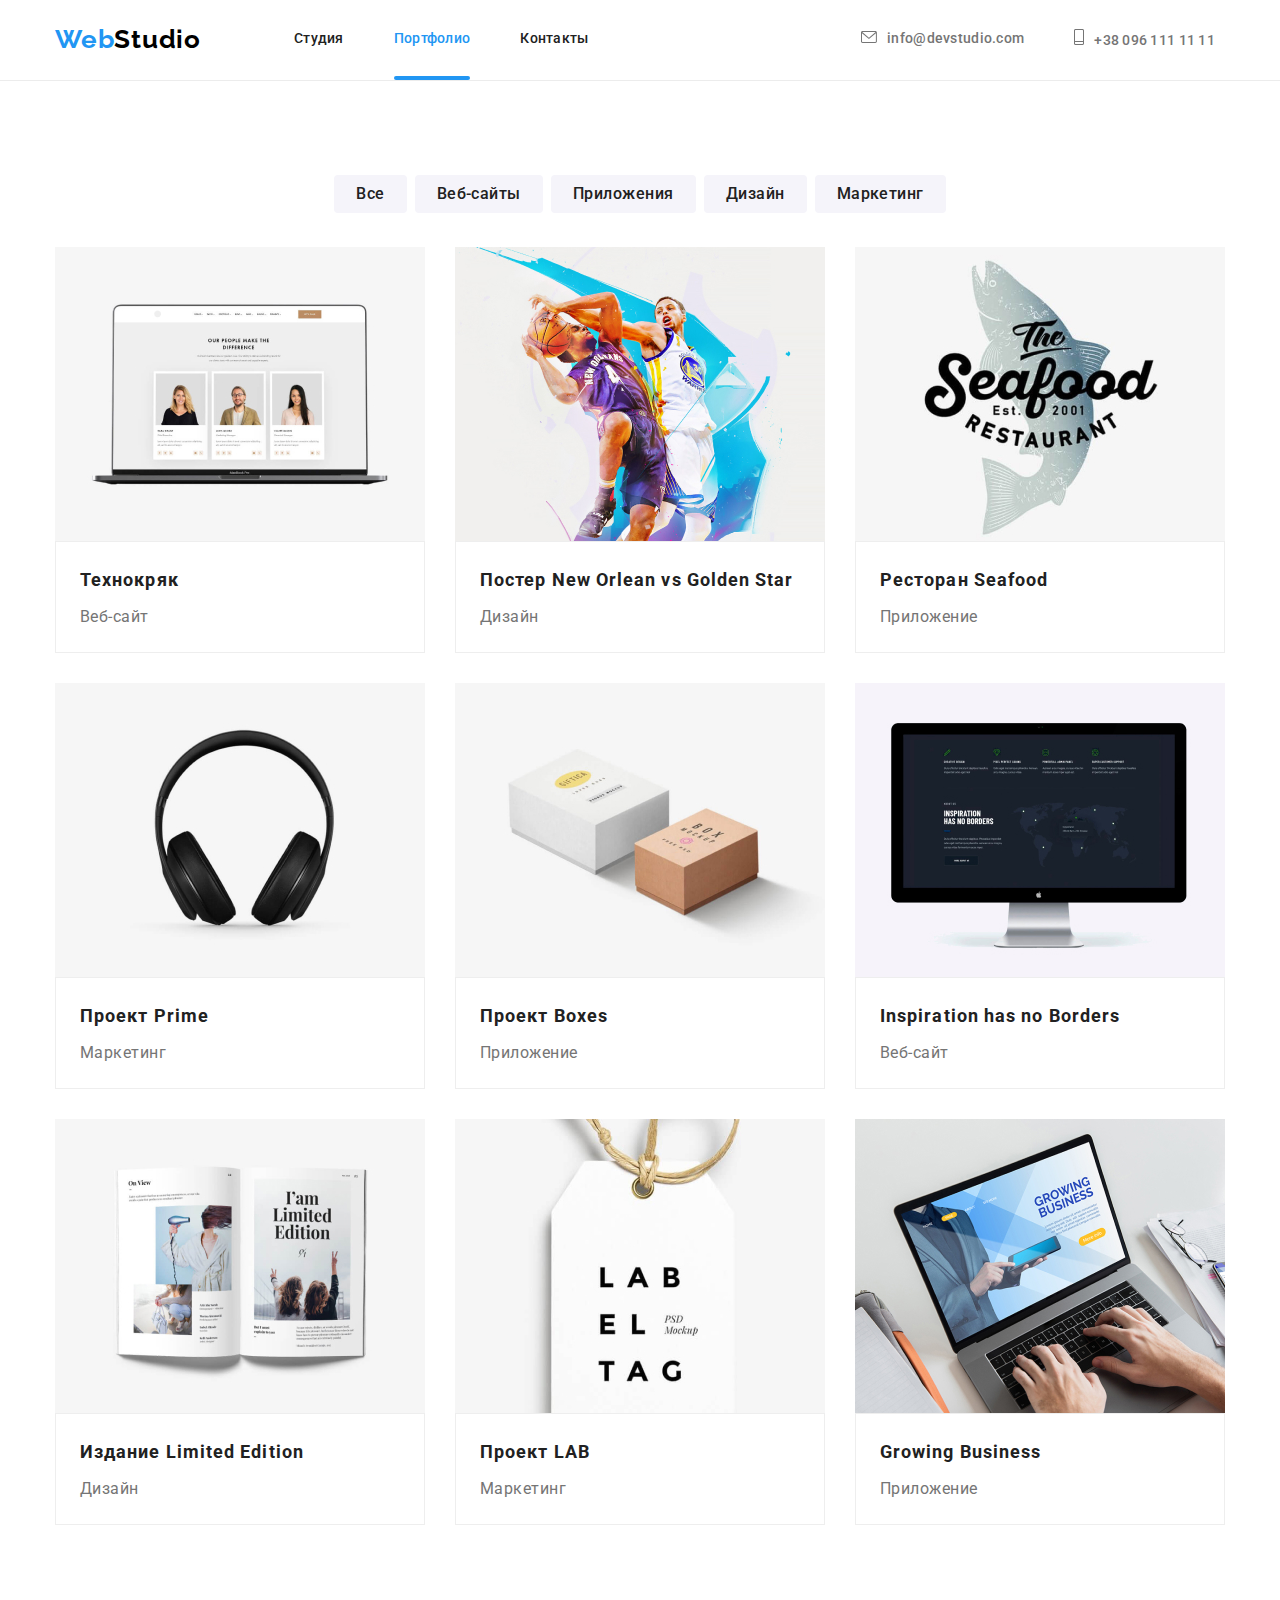
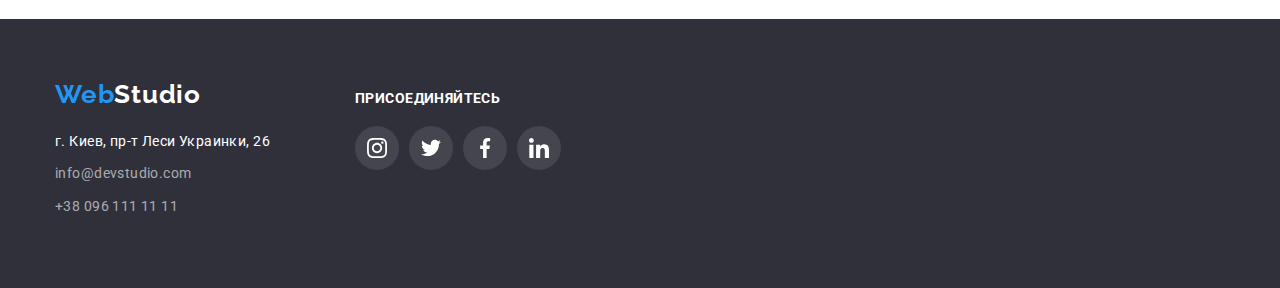
==== portfolio.html @ ee987b7d "cloning" ====
<!DOCTYPE html>
<html lang="en">
    <head>
        <meta charset="UTF-8" />
        <meta name="viewport" content="width=device-width, initial-scale=1.0" />
        <title>Portfolio</title>
        <link
            href="https://fonts.googleapis.com/css2?family=Raleway:wght@700&family=Roboto:wght@400;500;700;900&display=swap"
            rel="stylesheet"
        />
        <link
            rel="stylesheet"
            href="https://cdnjs.cloudflare.com/ajax/libs/modern-normalize/1.0.0/modern-normalize.min.css"
        />
        <link rel="stylesheet" href="./css/styles.css" />
    </head>
    <body>
        <header class="page-header border-bottom">
            <div class="container main-nav">
                <nav class="nav-nav">
                    <a href="./index.html" class="logo">Web<span class="logospan">Studio</span></a>
                    <ul class="site-nav">
                        <li class="item"><a href="./index.html" class="link">Студия</a></li>
                        <li class="item"><a href="" class="link current">Портфолио</a></li>
                        <li class="item"><a href="" class="link">Контакты</a></li>
                    </ul>
                </nav>
                <ul class="upper-contacts">
                    <li class="item">
                        <a href="mailto:info@devstudio.com" class="upper-contacts-item"
                            ><svg class="upper-contacts-svg-one upper-contacts-svg">
                                <use href="./images/sprite.svg#envelope"></use></svg
                            >info@devstudio.com</a
                        >
                    </li>
                    <li class="item">
                        <a href="tel:+380961111111" class="upper-contacts-item">
                            <svg class="upper-contacts-svg-two upper-contacts-svg">
                                <use href="./images/sprite.svg#phone"></use></svg
                            >+38 096 111 11 11</a
                        >
                    </li>
                </ul>
            </div>
        </header>
        <main>
            <section class="ourprojects">
                <div class="container">
                    <h1></h1>
                    <ul class="project-button-group">
                        <li class="project-button-item">
                            <button class="projectbutton" type="button">Все</button>
                        </li>
                        <li class="project-button-item">
                            <button class="projectbutton" type="button">Веб-сайты</button>
                        </li>
                        <li class="project-button-item">
                            <button class="projectbutton" type="button">Приложения</button>
                        </li>
                        <li class="project-button-item">
                            <button class="projectbutton" type="button">Дизайн</button>
                        </li>
                        <li class="project-button-item">
                            <button class="projectbutton" type="button">Маркетинг</button>
                        </li>
                    </ul>

                    <ul class="projects-info">
                        <li class="project-info-item">
                            <a class="project-box-link" target="_blank" rel="noopener noreferer" href="#">
                                <div class="project-img-box">
                                    <img src="./images/img5.jpg" width="370" height="294" alt="" />
                                    <p class="project-box-desc">
                                        Технокряк это современная площадка распространения коронавируса. Компании
                                        используют эту платформу для цифрового шпионажа и атак на защищённые сервера
                                        конкурентов.
                                    </p>
                                </div>
                                <div class="project-info-box">
                                    <h5 class="projecthead">Технокряк</h5>
                                    <p class="projectdesc">Веб-сайт</p>
                                </div>
                            </a>
                        </li>
                        <li class="project-info-item">
                            <a class="project-box-link" target="_blank" rel="noopener noreferer" href="#">
                                <div class="project-img-box">
                                    <img src="./images/img6.jpg" width="370" height="294" alt="" />
                                    <p class="project-box-desc">
                                        Технокряк это современная площадка распространения коронавируса. Компании
                                        используют эту платформу для цифрового шпионажа и атак на защищённые сервера
                                        конкурентов.
                                    </p>
                                </div>
                                <div class="project-info-box">
                                    <h5 class="projecthead">Постер New Orlean vs Golden Star</h5>
                                    <p class="projectdesc">Дизайн</p>
                                </div>
                            </a>
                        </li>
                        <li class="project-info-item">
                            <a class="project-box-link" target="_blank" rel="noopener noreferer" href="#">
                            <div class="project-img-box">
                                <img src="./images/img7.jpg" width="370" height="294" alt="" />
                                <p class="project-box-desc">
                                    Технокряк это современная площадка распространения коронавируса. Компании используют
                                    эту платформу для цифрового шпионажа и атак на защищённые сервера конкурентов.
                                </p>
                            </div>
                            <div class="project-info-box">
                                <h5 class="projecthead">Ресторан Seafood</h5>
                                <p class="projectdesc">Приложение</p>
                            </div>
                            </a>
                        </li>
                        <li class="project-info-item">
                            <a class="project-box-link" target="_blank" rel="noopener noreferer" href="#">
                            <div class="project-img-box">
                                <img src="./images/img8.jpg" width="370" height="294" alt="" />
                                <p class="project-box-desc">
                                    Технокряк это современная площадка распространения коронавируса. Компании используют
                                    эту платформу для цифрового шпионажа и атак на защищённые сервера конкурентов.
                                </p>
                            </div>
                            <div class="project-info-box">
                                <h5 class="projecthead">Проект Prime</h5>
                                <p class="projectdesc">Маркетинг</p>
                            </div>
                            </a>
                        </li>
                        <li class="project-info-item">
                            <a class="project-box-link" target="_blank" rel="noopener noreferer" href="#">
                            <div class="project-img-box">
                                <img src="./images/img9.jpg" width="370" height="294" alt="" />
                                <p class="project-box-desc">
                                    Технокряк это современная площадка распространения коронавируса. Компании используют
                                    эту платформу для цифрового шпионажа и атак на защищённые сервера конкурентов.
                                </p>
                            </div>
                            <div class="project-info-box">
                                <h5 class="projecthead">Проект Boxes</h5>
                                <p class="projectdesc">Приложение</p>
                            </div>
                            </a>
                        </li>
                        <li class="project-info-item">
                            <a class="project-box-link" target="_blank" rel="noopener noreferer" href="#">
                            <div class="project-img-box">
                                <img src="./images/img10.jpg" width="370" height="294" alt="" />
                                <p class="project-box-desc">
                                    Технокряк это современная площадка распространения коронавируса. Компании используют
                                    эту платформу для цифрового шпионажа и атак на защищённые сервера конкурентов.
                                </p>
                            </div>
                            <div class="project-info-box">
                                <h5 class="projecthead">Inspiration has no Borders</h5>
                                <p class="projectdesc">Веб-сайт</p>
                            </div>
                            </a>
                        </li>
                        <li class="project-info-item">
                            <a class="project-box-link" target="_blank" rel="noopener noreferer" href="#">
                            <div class="project-img-box">
                                <img src="./images/img11.jpg" width="370" height="294" alt="" />
                                <p class="project-box-desc">
                                    Технокряк это современная площадка распространения коронавируса. Компании используют
                                    эту платформу для цифрового шпионажа и атак на защищённые сервера конкурентов.
                                </p>
                            </div>
                            <div class="project-info-box">
                                <h5 class="projecthead">Издание Limited Edition</h5>
                                <p class="projectdesc">Дизайн</p>
                            </div>
                            </a>
                        </li>
                        <li class="project-info-item">
                            <a class="project-box-link" target="_blank" rel="noopener noreferer" href="#">
                            <div class="project-img-box">
                                <img src="./images/img12.jpg" width="370" height="294" alt="" />
                                <p class="project-box-desc">
                                    Технокряк это современная площадка распространения коронавируса. Компании используют
                                    эту платформу для цифрового шпионажа и атак на защищённые сервера конкурентов.
                                </p>
                            </div>
                            <div class="project-info-box">
                                <h5 class="projecthead">Проект LAB</h5>
                                <p class="projectdesc">Маркетинг</p>
                            </div>
                            </a>
                        </li>
                        <li class="project-info-item">
                            <a class="project-box-link" target="_blank" rel="noopener noreferer" href="#">
                            <div class="project-img-box">
                                <img src="./images/img13.jpg" width="370" height="294" alt="" />
                                <p class="project-box-desc">
                                    Технокряк это современная площадка распространения коронавируса. Компании используют
                                    эту платформу для цифрового шпионажа и атак на защищённые сервера конкурентов.
                                </p>
                            </div>
                            <div class="project-info-box">
                                <h5 class="projecthead">Growing Business</h5>
                                <p class="projectdesc">Приложение</p>
                            </div>
                            </a>
                        </li>
                    </ul>
                </div>
            </section>
        </main>
        <footer class="footer">
            <div class="container footer-div-box">
                <div class="footer-widget contact-info">
                    <a href="/" class="footerlogo">Web<span class="footerlogospan">Studio</span></a>
                    <ul class="footer-list">
                        <li class="footer-list-item">
                            <address class="address">г. Киев, пр-т Леси Украинки, 26</address>
                        </li>
                        <li class="footer-list-item">
                            <a href="mailto:info@devstudio.com" class="mail">info@devstudio.com</a>
                        </li>
                        <li class="footer-list-item">
                            <a href="tel:+380961111111" class="tel">+38 096 111 11 11</a>
                        </li>
                    </ul>
                </div>
                <div class="footer-widget join-us">
                    <h4 class="join-us-header">ПРИСОЕДИНЯЙТЕСЬ</h4>
                    <ul class="list-footer-social-icons">
                        <li class="footer-social-icons-item">
                            <a
                                class="footer-social-icons-link"
                                href="https://instagram.com/"
                                target="_blank"
                                rel="noopener noreferer"
                                aria-label="Instagram"
                            >
                                <svg class="footer-social-icons-svg">
                                    <use href="./images/sprite.svg#instagram"></use>
                                </svg>
                            </a>
                        </li>
                        <li class="footer-social-icons-item">
                            <a
                                class="footer-social-icons-link"
                                href="https://twitter.com/"
                                target="_blank"
                                rel="noopener noreferer"
                                aria-label="Twitter"
                            >
                                <svg class="footer-social-icons-svg">
                                    <use href="./images/sprite.svg#twitter"></use>
                                </svg>
                            </a>
                        </li>
                        <li class="footer-social-icons-item">
                            <a
                                class="footer-social-icons-link"
                                href="https://facebook.com/"
                                target="_blank"
                                rel="noopener noreferer"
                                aria-label="Facebook"
                            >
                                <svg class="footer-social-icons-svg">
                                    <use href="./images/sprite.svg#facebook"></use>
                                </svg>
                            </a>
                        </li>
                        <li class="footer-social-icons-item">
                            <a
                                class="footer-social-icons-link"
                                href="https://linkedin.com/"
                                target="_blank"
                                rel="noopener noreferer"
                                aria-label="LinkedIn"
                            >
                                <svg class="footer-social-icons-svg">
                                    <use href="./images/sprite.svg#linkedin"></use>
                                </svg>
                            </a>
                        </li>
                    </ul>
                </div>
            </div>
        </footer>
    </body>
</html>
---- css/styles.css ----
html {
    box-sizing: border-box;
}

body {
    font-family: Roboto, sans-serif;
    font-style: normal;
}

*,
*::before,
*::after {
    box-sizing: inherit;
}

:root {
    --main-text-color: #212121;
    --hover-button-color: #2196f3;
    --secondary-color: #757575;
    --white: #ffffff;
    --hero-background-color: #2f303a;
    --secondary-section-background-color: #e5e5e5;
    --team-background-color: #f5f4fa;
    --social-icons-color: #afb1b8;
}
a {
    text-decoration: none;
}

.list {
    padding: 0;
    margin: 0;
    list-style: none;
}

.container {
    width: 1200px;
    padding-left: 15px;
    padding-right: 15px;
    margin-right: auto;
    margin-left: auto;
}

h1,
h2,
h3,
h4,
h5,
p {
    margin-top: 0;
    margin-bottom: 0;
}

img {
    display: block;
    max-width: 100%;
    height: auto;
}

ul {
    list-style-type: none;
}

.page-header {
    padding-bottom: 25px;
    padding-top: 24px;
}
.main-nav {
    display: flex;
    width: 1200px;
    align-items: center;
    padding-left: 15px;
    padding-right: 15px;
    margin: 0 auto;
}

.logo {
    margin-right: 53px;
    font-family: Raleway, sans-serif;
    font-style: normal;
    font-weight: bold;
    font-size: 26px;
    line-height: 1.19;
    letter-spacing: 0.03em;
    transition: 250ms cubic-bezier(0.4, 0, 0.2, 1);

    color: var(--hover-button-color);
}

.logospan {
    color: black;
}

.site-nav .link.current {
    color: var(--hover-button-color);
    position: relative;
    transition: 5s cubic-bezier(0.4, 0, 0.2, 1);
}

.current::after {
    content: "";
    display: block;
    width: 100%;
    height: 4px;
    margin-top: 28.6px;
    background-color: currentColor;
    border-radius: 2px;
    position: absolute;
}

.site-nav .link:hover,
focus {
    color: var(--hover-button-color);
}

.site-nav {
    display: flex;
    margin-top: 0;
    margin-bottom: 0;
}

.nav-nav {
    display: flex;
    align-items: center;
}

.site-nav :not(:last-child) {
    margin-right: 50px;
}

.site-nav .link {
    display: block;

    font-family: Roboto, sans-serif;
    font-style: normal;
    font-weight: 500;
    font-size: 14px;
    line-height: 1.14;
    letter-spacing: 0.02em;
    color: var(--main-text-color);
    transition: 250ms cubic-bezier(0.4, 0, 0.2, 1);
}

.upper-contacts {
    display: flex;
    margin-left: auto;
    margin-top: 0;
    margin-bottom: 0;
}

.upper-contacts .item + .item {
    margin-left: 50px;
}

.upper-contacts-svg {
    fill: var(--secondary-color);
}

.upper-contacts-item .upper-contacts-svg:hover {
    fill: var(--hover-button-color);
}
.upper-contacts-svg-one {
    width: 16px;
    height: 12px;
}

.upper-contacts-svg-two {
    width: 10px;
    height: 16px;
}

.upper-contacts {
    margin-right: 10px;
}

.upper-contacts-item {
    font-family: Roboto, sans-serif;
    font-style: normal;
    font-weight: 500;
    font-size: 14px;
    line-height: 16px;
    letter-spacing: 0.02em;
    color: var(--secondary-color);
    transition: 250ms cubic-bezier(0.4, 0, 0.2, 1);
}
.upper-contacts-item:hover {
    color: var(--hover-button-color);
}

.upper-contacts-svg {
    fill: currentColor;
    margin-right: 10px;
}

.border-bottom {
    border-bottom: 1px solid #ececec;
}
.hero {
    background-color: var(--hero-background-color);
    background-image: linear-gradient(to right, rgba(47, 48, 58, 0.4), rgba(47, 48, 58, 0.4)),
        url("../images/hero-image.jpg");
    background-repeat: no-repeat;
    background-position: center;
    background-size: cover;
    margin-right: auto;
    margin-left: auto;
    align-items: center;
    max-width: 1600px;
    height: 600px;
    padding-top: 200px;
    padding-bottom: 200px;
}

.herotitle {
    flex-wrap: wrap;
    margin-left: auto;
    margin-top: auto;
    margin-bottom: 30px;
    margin-right: auto;
    padding-left: auto;
    padding-right: auto;

    font-family: Roboto, sans-serif;
    font-style: normal;
    font-weight: 900;
    font-size: 44px;
    line-height: 1.36;
    text-align: center;
    letter-spacing: 0.06em;
    text-transform: uppercase;
    color: var(--white);
}

.herobutton {
    display: block;
    margin: 0 auto;
    border-radius: 4px;
    min-width: 200px;
    height: 50px;
    text-align: center;

    background: var(--hover-button-color);
    box-shadow: 0px 4px 4px rgba(0, 0, 0, 0.15);

    font-family: Roboto, sans-serif;
    font-style: normal;
    font-weight: bold;
    font-size: 16px;
    line-height: 1.88;
    letter-spacing: 0.06em;
    color: var(--white);
    cursor: pointer;
}

.backdrop {
    position: fixed;
    top: 0;
    left: 0;
    right: 0;
    bottom: 0;
    background-color: rgba(0, 0, 0, 0.2);
    z-index: 100;
    opacity: 1;
    transition: 250ms cubic-bezier(0.4, 0, 0.2, 1);
}

.backdrop.is-hidden {
    opacity: 0;
    pointer-events: none;
    visibility: hidden;
}

.is-hidden .modal {
    transform: translate(-50%, 0%) scale(0.5);
}

.modal {
    position: absolute;
    top: 50%;
    left: 50%;
    transform: translate(-50%, -50%) scale(1);
    width: 528px;
    height: 581px;
    background-color: var(--white);
    padding: 80px 40px;
    transition: 250ms cubic-bezier(0.4, 0, 0.2, 1);
    box-shadow: 0px 1px 3px rgba(0, 0, 0, 0.12), 0px 1px 1px rgba(0, 0, 0, 0.14), 0px 2px 1px rgba(0, 0, 0, 0.2);
    border-radius: 4px;
}

.btn-close {
    position: absolute;
    top: 8px;
    right: 8px;
    width: 30px;
    height: 30px;
    box-shadow: 0px 1px 3px rgba(0, 0, 0, 0.12), 0px 1px 1px rgba(0, 0, 0, 0.14), 0px 2px 1px rgba(0, 0, 0, 0.2);
    border: 1px solid rgba(0, 0, 0, 0.1);
    border-radius: 50%;
    background-color: var(--white);
    background-color: transparent;
    background-image: url("../images/btn.close.svg");
    background-repeat: no-repeat;
    background-position: center;
    color: black;
    filter: drop-shadow(0px 4px 4px rgba(0, 0, 0, 0.25));
}
.description {
    padding-top: 94px;
    padding-bottom: 94px;
}
.description-list {
    display: flex;
    flex-wrap: wrap;
    margin-top: 213px;
    align-items: center;
    width: 1200px;
    align-items: center;
    padding-left: 15px;
    padding-right: 15px;
    margin: 0 auto;
}
.description-list .item {
    width: 270px;
}
.description-list .item:not(:last-child) {
    margin-right: 30px;
}

.description-list .item::before {
    display: block;
    content: "";
    height: 120px;
    background-repeat: no-repeat;
    background-position: center;
    background-color: var(--team-background-color);
    border-radius: 4px;
    margin-bottom: 30px;
}

.details-attention::before {
    background-image: url("../images/antenna1.png");
}

.being-ontime::before {
    background-image: url("../images/clock1.png");
}

.planning::before {
    background-image: url("../images/diagram1.png");
}

.technologies::before {
    background-image: url("../images/astronaut1.png");
}
.desctitle {
    margin-bottom: 10px;
    font-family: Roboto, sans-serif;
    font-style: normal;
    font-weight: bold;
    font-size: 14px;
    line-height: 1.14;
    letter-spacing: 0.03em;
    text-transform: uppercase;
    color: var(--main-text-color);
}

.desctext {
    font-family: Roboto, sans-serif;
    font-style: normal;
    font-weight: normal;
    font-size: 14px;
    line-height: 1.71;
    letter-spacing: 0.03em;
    color: var(--secondary-color);
}

.function {
    padding-bottom: 94px;
}

.functitle {
    margin-bottom: 50px;
    font-family: Roboto, sans-serif;
    font-style: normal;
    font-weight: bold;
    font-size: 36px;
    line-height: 1.17;
    text-align: center;
    letter-spacing: 0.03em;
    color: var(--main-text-color);
}

.functitle-list {
    display: flex;
    flex-wrap: wrap;
    align-items: center;
    width: 1200px;
    margin: 0 auto;
    padding-left: 0;
}
.functitle-list-item {
    width: 370px;
}

.functitle-list .functitle-list-item:not(:last-child) {
    margin-right: 30px;
}

.what-we-do {
    position: relative;
}

.what-we-do-header {
    position: absolute;
    flex-wrap: no-wrap;
    bottom: 0;
    padding-top: 27px;
    width: 100%;
    height: 70px;

    font-weight: bold;
    font-size: 14px;
    line-height: 1.14;
    text-align: center;
    letter-spacing: 0.03em;
    text-transform: uppercase;
    color: var(--white);
    background: rgba(47, 48, 58, 0.8);
}

.flex-container {
    display: flex;
    flex-wrap: wrap;
    align-items: center;
    text-align: center;
    width: 1200px;
    padding-left: 0;
    padding-right: 0;
    margin: 0 auto;
}

.team {
    background-color: var(--team-background-color);
    padding-bottom: 94px;
    padding-top: 94px;
}
.teamheader {
    margin: 0;
    margin-bottom: 50px;
    text-align: center;
    font-family: Roboto;
    font-style: normal;
    font-weight: bold;
    font-size: 36px;
    line-height: 42px;
    text-align: center;
    letter-spacing: 1.17;
    color: var(--main-text-color);
}
.flex-item {
    width: 270px;
    padding-bottom: 30px;
    background-color: var(--white);
    box-shadow: 0px 1px 3px rgba(0, 0, 0, 0.12), 0px 1px 1px rgba(0, 0, 0, 0.14), 0px 2px 1px rgba(0, 0, 0, 0.2);
    border-radius: 0px 0px 4px 4px;
}
.flex-container .flex-item:not(:last-child) {
    margin-right: 30px;
}
.teamitem {
    margin-top: 30px;
    margin-bottom: 10px;
    font-family: Roboto, sans-serif;
    font-style: normal;
    font-weight: 500;
    font-size: 16px;
    line-height: 1.19;
    letter-spacing: 0.03em;
    color: var(--main-text-color);
}

.itemposition {
    margin-top: 0;
    margin-bottom: 0;
    font-family: Roboto, sans-serif;
    font-style: normal;
    font-weight: normal;
    font-size: 16px;
    line-height: 1.19;
    letter-spacing: 0.03em;
    color: var(--secondary-color);
}

.list-social-icons {
    display: flex;
    flex-wrap: wrap;
    margin: 0 auto;
    margin-left: 32px;
    margin-top: 16px;
    align-items: center;
    padding-inline-start: 0;
}

.social-icons-link {
    display: flex;
    justify-content: center;
    align-items: center;
    width: 44px;
    height: 44px;
    background-color: var(--white);
    border-radius: 50%;
    transition: 250ms cubic-bezier(0.4, 0, 0.2, 1);
}
.social-icons-link:hover .social-icons-svg,
.social-icons-link:focus .social-icons-svg {
    fill: var(--white);
}

.social-icons-link:hover,
.social-icons-link:focus {
    background-color: var(--hover-button-color);
}
.social-icons-svg {
    width: 20px;
    height: 20px;
    fill: var(--social-icons-color);
}

.social-icons-item:not(:last-child) {
    margin-right: 10px;
}
.clients {
    padding-bottom: 94px;
    padding-top: 94px;
}
.clients-header {
    margin: 0;
    margin-bottom: 50px;
    text-align: center;
    font-family: Roboto;
    font-style: normal;
    font-weight: bold;
    font-size: 36px;
    line-height: 42px;
    text-align: center;
    letter-spacing: 1.17;
    color: var(--main-text-color);
}

.constant-clients-list {
    display: flex;
    flex-wrap: wrap;
    justify-content: center;
    margin: 0 auto;
    align-items: center;
    padding-inline-start: 0;
}

.constant-clients-list-item {
    display: flex;
    justify-content: center;
    align-items: center;
    width: 170px;
    height: 90px;
    border: 1px solid #afb1b8;
    border-radius: 4px;
    color: var(--social-icons-color);
    transition: 250ms cubic-bezier(0.4, 0, 0.2, 1);
}
.clients-examples-svg {
    fill: var(--social-icons-color);
}

.constant-clients-list-item:hover .clients-examples-svg,
.constant-clients-list-item:focus .clients-examples-svg {
    fill: var(--hover-button-color);
    transition: 250ms cubic-bezier(0.4, 0, 0.2, 1);
}

.constant-clients-list-item:hover,
.constant-clients-list-item:focus {
    border-color: var(--hover-button-color);
}

.constant-clients-list-a:not(:last-child) {
    margin-right: 30px;
}

.footer {
    padding-top: 60px;
    display: flex;
    flex-wrap: wrap;
    align-items: left;
    padding-top: 60px;
    padding-bottom: 60px;
    background-color: var(--hero-background-color);
}

.footer-div-box {
    display: flex;
    flex-wrap: wrap;
}
.footerlogo {
    margin-bottom: 20px;
    font-family: Raleway, sans-serif;
    font-style: normal;
    font-weight: bold;
    font-size: 26px;
    line-height: 1.19;
    letter-spacing: 0.03em;
    color: var(--hover-button-color);
    transition: 250ms cubic-bezier(0.4, 0, 0.2, 1);
}

.footerlogospan {
    color: var(--white);
}
.footer-list {
    margin-top: 20px;
    margin-bottom: 0;
    margin-left: 0;
    padding-left: 0px;
}

.footer-div-box {
    display: flex;
    flex-wrap: wrap;
    align-items: baseline;
}
.footer-list-item {
    margin-bottom: 9px;
}
.address {
    font-family: Roboto, sans-serif;
    font-style: normal;
    font-weight: normal;
    font-size: 14px;
    line-height: 1.71;
    letter-spacing: 0.03em;
    color: var(--white);
}

.mail,
.tel {
    margin-bottom: 9px;
    font-family: Roboto, sans-serif;
    font-style: normal;
    font-weight: normal;
    font-size: 14px;
    line-height: 1.71;
    letter-spacing: 0.03em;
    color: rgba(255, 255, 255, 0.6);
    transition: 250ms cubic-bezier(0.4, 0, 0.2, 1);
}

.mail:hover,
.tel:hover {
    color: var(--hover-button-color);
}

.footer-widget {
    width: 270px;
    margin-right: 30px;
}

.join-us-header {
    display: flex;
    flex-wrap: wrap;
    margin-bottom: 20px;
    font-family: Roboto;
    font-style: normal;
    font-weight: bold;
    font-size: 14px;
    line-height: 16px;
    letter-spacing: 0.03em;
    text-transform: uppercase;
    color: var(--white);
}

.list-footer-social-icons {
    display: flex;
    flex-wrap: wrap;
    margin: 0 auto;
    align-items: center;
    padding-inline-start: 0;
}
.footer-social-icons-link {
    display: flex;
    justify-content: center;
    align-items: center;
    width: 44px;
    height: 44px;
    background-color: rgba(255, 255, 255, 0.1);
    border-radius: 50%;
    transition: 250ms cubic-bezier(0.4, 0, 0.2, 1);
}
.footer-social-icons-link:hover .footer-social-icons-svg,
.footer-social-icons-link:focus .footer-social-icons-svg {
    fill: var(--white);
}

.footer-social-icons-link:hover,
.footer-social-icons-link:focus {
    background-color: var(--hover-button-color);
}
.footer-social-icons-svg {
    width: 20px;
    height: 20px;
    fill: var(--white);
}

.footer-social-icons-item:not(:last-child) {
    margin-right: 10px;
}
.ourprojects {
    display: flex;
    flex-wrap: wrap;
    padding-top: 94px;
    padding-bottom: 94px;
    padding-left: 0;
    padding-right: 0;
    margin: 0 auto;
    align-items: center;
}
.project-button-group {
    display: flex;
    flex-wrap: wrap;
    margin-top: 0;
    margin-bottom: 34px;
    margin-left: auto;
    margin-right: auto;
    padding-left: 0;
    justify-content: center;
}

.projectbutton {
    padding: 6px 22px;

    font-family: Roboto, sans-serif;
    font-style: normal;
    font-weight: 500;
    font-size: 16px;
    line-height: 1.62;
    text-align: center;
    letter-spacing: 0.03em;
    color: var(--main-text-color);
    background: var(--team-background-color);
    border-radius: 4px;
    border: 0;
    transition: 250ms cubic-bezier(0.4, 0, 0.2, 1);
}

.project-button-item:not(:last-child) {
    margin-right: 8px;
}

.projects-info {
    display: flex;
    flex-wrap: wrap;
    align-items: center;
    text-align: center;
    width: 1200px;
    padding-left: 0;
    padding-right: 0;
    margin: 0 auto;
}
.project-info-item {
    width: 370px;
    margin-right: 30px;
    margin-bottom: 30px;
}

.project-img-box {
    position: relative;
    overflow: hidden;
}

.project-box-desc {
    display: inline-block;
    position: absolute;
    padding-top: 63px;
    padding-left: 24px;
    padding-right: 24px;
    padding-bottom: 63px;
    right: 0;
    bottom: 0;
    width: 100%;
    height: 100%;
    background: rgba(33, 150, 243, 0.9);
    font-weight: normal;
    font-size: 18px;
    line-height: 1.56;
    letter-spacing: 0.03em;
    text-align: left;
    color: var(--white);
    transform: translateY(100%);
    transition: 250ms cubic-bezier(0.4, 0, 0.2, 1);
}

.project-box-link:hover,
.project-box-link:focus {
    box-shadow: 0px 1px 1px rgba(0, 0, 0, 0.12), 0px 4px 4px rgba(0, 0, 0, 0.06), 1px 4px 6px rgba(0, 0, 0, 0.16);
    cursor: pointer;
}

.project-box-link:hover .project-box-desc,
.project-box-link:focus .project-box-desc {
    transform: translateY(0);
}

.project-info-item:nth-child(3n) {
    margin-right: 0;
}

.project-info-item:nth-last-child(-n + 3) {
    margin-bottom: 0;
}

.project-info-box {
    padding: 20px 24px;
    border: 1px solid #eeeeee;
}
.projecthead {
    margin-bottom: 4px;
    margin-right: auto;

    font-family: Roboto, sans-serif;
    font-style: normal;
    font-weight: bold;
    font-size: 18px;
    line-height: 2;
    letter-spacing: 0.06em;
    text-align: left;
    color: var(--main-text-color);
}

.projectdesc {
    margin-top: 0;
    margin-bottom: 20;
    margin-right: auto;
    text-align: left;

    font-family: Roboto, sans-serif;
    font-style: normal;
    font-weight: normal;
    font-size: 16px;
    line-height: 1.87;
    letter-spacing: 0.03em;
    color: var(--secondary-color);
}

.projectbutton:hover,
.projectbutton:focus {
    background-color: var(--hover-button-color);
    color: var(--white);
    cursor: pointer;
}
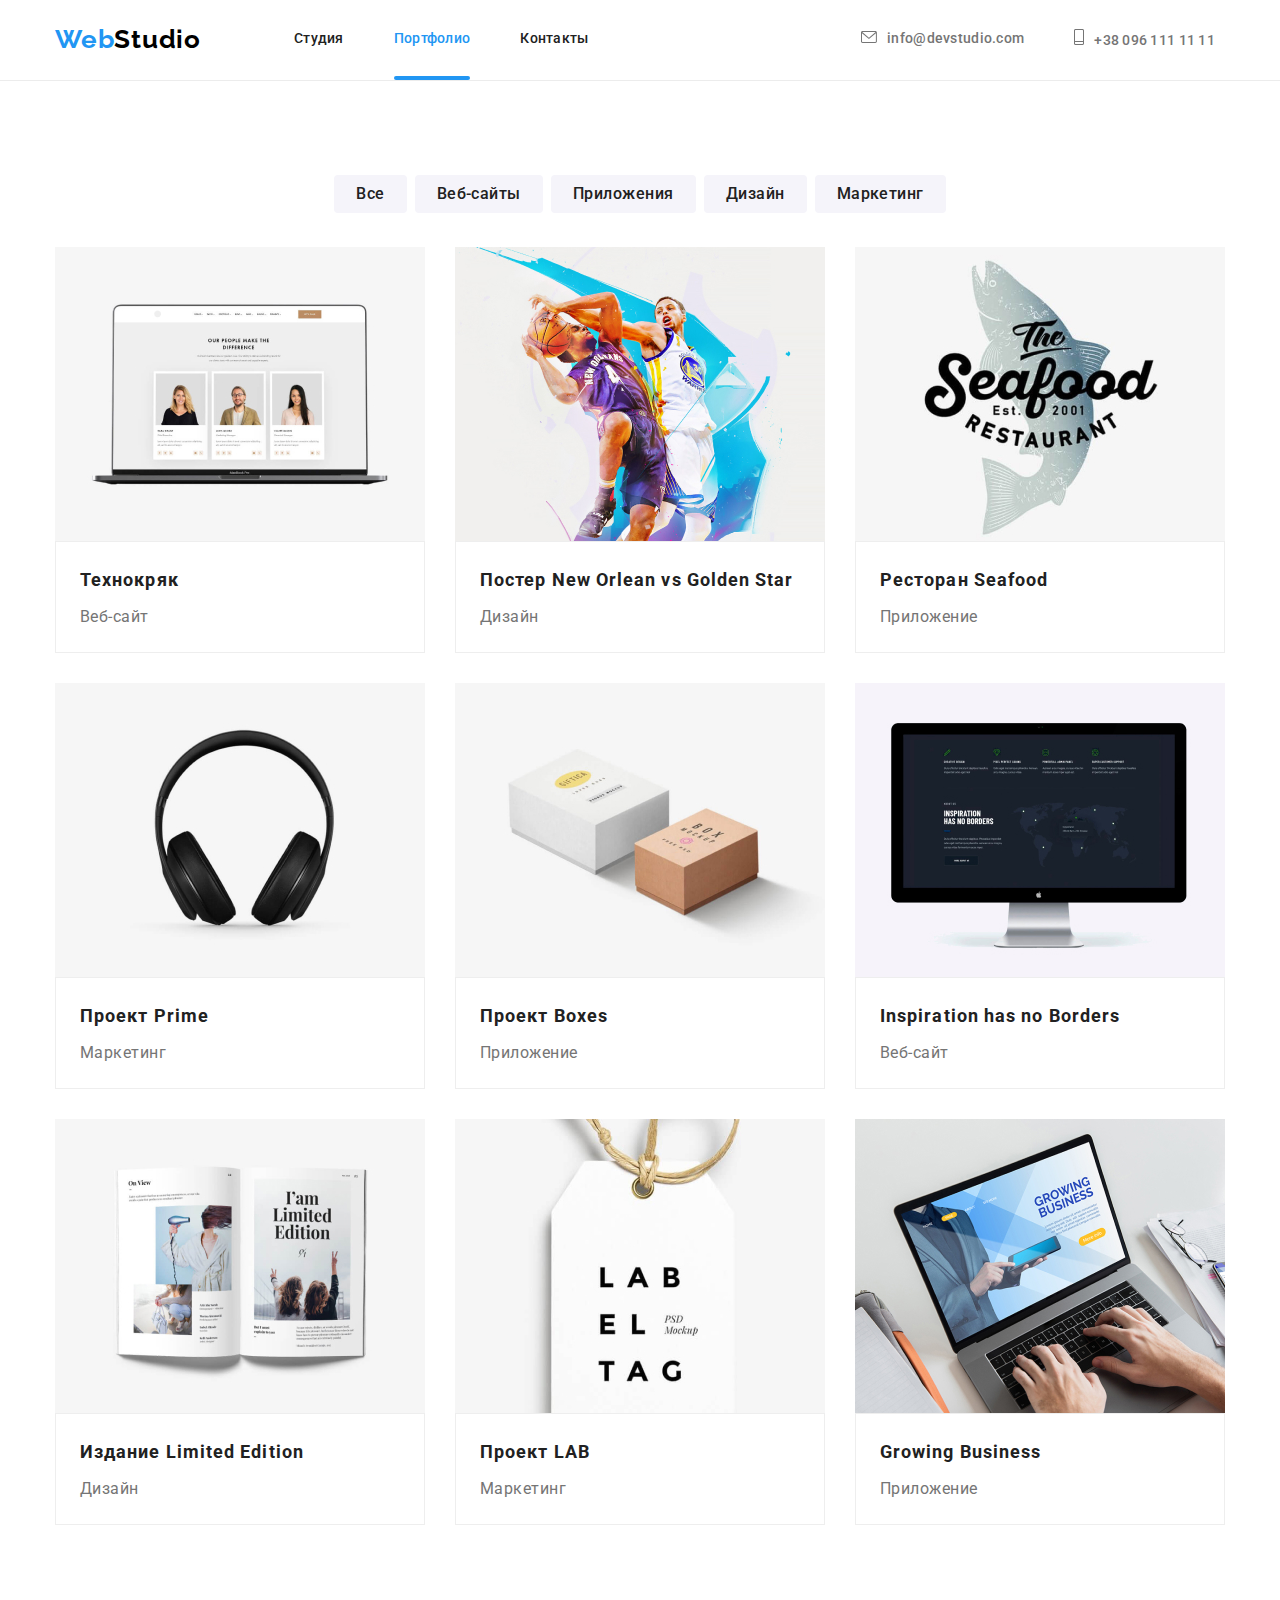
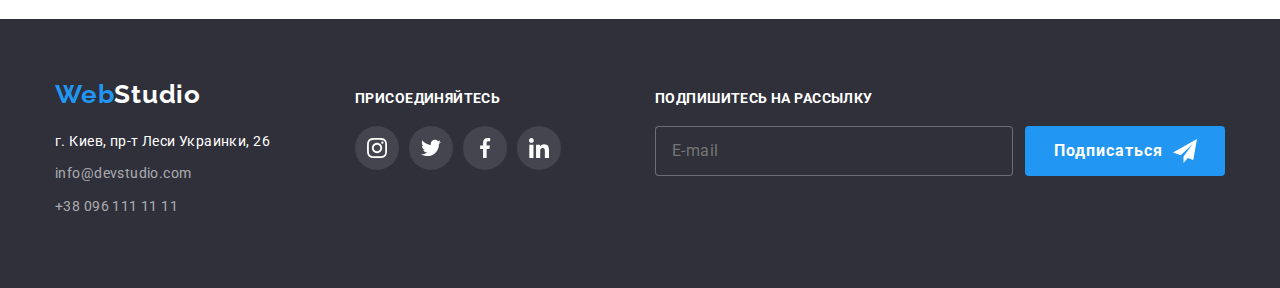
==== commit 5f3f79d2: "3rd draft" ====
--- a/portfolio.html
+++ b/portfolio.html
@@ -100,107 +100,114 @@
                         </li>
                         <li class="project-info-item">
                             <a class="project-box-link" target="_blank" rel="noopener noreferer" href="#">
-                            <div class="project-img-box">
-                                <img src="./images/img7.jpg" width="370" height="294" alt="" />
-                                <p class="project-box-desc">
-                                    Технокряк это современная площадка распространения коронавируса. Компании используют
-                                    эту платформу для цифрового шпионажа и атак на защищённые сервера конкурентов.
-                                </p>
-                            </div>
-                            <div class="project-info-box">
-                                <h5 class="projecthead">Ресторан Seafood</h5>
-                                <p class="projectdesc">Приложение</p>
-                            </div>
-                            </a>
-                        </li>
-                        <li class="project-info-item">
-                            <a class="project-box-link" target="_blank" rel="noopener noreferer" href="#">
-                            <div class="project-img-box">
-                                <img src="./images/img8.jpg" width="370" height="294" alt="" />
-                                <p class="project-box-desc">
-                                    Технокряк это современная площадка распространения коронавируса. Компании используют
-                                    эту платформу для цифрового шпионажа и атак на защищённые сервера конкурентов.
-                                </p>
-                            </div>
-                            <div class="project-info-box">
-                                <h5 class="projecthead">Проект Prime</h5>
-                                <p class="projectdesc">Маркетинг</p>
-                            </div>
-                            </a>
-                        </li>
-                        <li class="project-info-item">
-                            <a class="project-box-link" target="_blank" rel="noopener noreferer" href="#">
-                            <div class="project-img-box">
-                                <img src="./images/img9.jpg" width="370" height="294" alt="" />
-                                <p class="project-box-desc">
-                                    Технокряк это современная площадка распространения коронавируса. Компании используют
-                                    эту платформу для цифрового шпионажа и атак на защищённые сервера конкурентов.
-                                </p>
-                            </div>
-                            <div class="project-info-box">
-                                <h5 class="projecthead">Проект Boxes</h5>
-                                <p class="projectdesc">Приложение</p>
-                            </div>
-                            </a>
-                        </li>
-                        <li class="project-info-item">
-                            <a class="project-box-link" target="_blank" rel="noopener noreferer" href="#">
-                            <div class="project-img-box">
-                                <img src="./images/img10.jpg" width="370" height="294" alt="" />
-                                <p class="project-box-desc">
-                                    Технокряк это современная площадка распространения коронавируса. Компании используют
-                                    эту платформу для цифрового шпионажа и атак на защищённые сервера конкурентов.
-                                </p>
-                            </div>
-                            <div class="project-info-box">
-                                <h5 class="projecthead">Inspiration has no Borders</h5>
-                                <p class="projectdesc">Веб-сайт</p>
-                            </div>
-                            </a>
-                        </li>
-                        <li class="project-info-item">
-                            <a class="project-box-link" target="_blank" rel="noopener noreferer" href="#">
-                            <div class="project-img-box">
-                                <img src="./images/img11.jpg" width="370" height="294" alt="" />
-                                <p class="project-box-desc">
-                                    Технокряк это современная площадка распространения коронавируса. Компании используют
-                                    эту платформу для цифрового шпионажа и атак на защищённые сервера конкурентов.
-                                </p>
-                            </div>
-                            <div class="project-info-box">
-                                <h5 class="projecthead">Издание Limited Edition</h5>
-                                <p class="projectdesc">Дизайн</p>
-                            </div>
-                            </a>
-                        </li>
-                        <li class="project-info-item">
-                            <a class="project-box-link" target="_blank" rel="noopener noreferer" href="#">
-                            <div class="project-img-box">
-                                <img src="./images/img12.jpg" width="370" height="294" alt="" />
-                                <p class="project-box-desc">
-                                    Технокряк это современная площадка распространения коронавируса. Компании используют
-                                    эту платформу для цифрового шпионажа и атак на защищённые сервера конкурентов.
-                                </p>
-                            </div>
-                            <div class="project-info-box">
-                                <h5 class="projecthead">Проект LAB</h5>
-                                <p class="projectdesc">Маркетинг</p>
-                            </div>
-                            </a>
-                        </li>
-                        <li class="project-info-item">
-                            <a class="project-box-link" target="_blank" rel="noopener noreferer" href="#">
-                            <div class="project-img-box">
-                                <img src="./images/img13.jpg" width="370" height="294" alt="" />
-                                <p class="project-box-desc">
-                                    Технокряк это современная площадка распространения коронавируса. Компании используют
-                                    эту платформу для цифрового шпионажа и атак на защищённые сервера конкурентов.
-                                </p>
-                            </div>
-                            <div class="project-info-box">
-                                <h5 class="projecthead">Growing Business</h5>
-                                <p class="projectdesc">Приложение</p>
-                            </div>
+                                <div class="project-img-box">
+                                    <img src="./images/img7.jpg" width="370" height="294" alt="" />
+                                    <p class="project-box-desc">
+                                        Технокряк это современная площадка распространения коронавируса. Компании
+                                        используют эту платформу для цифрового шпионажа и атак на защищённые сервера
+                                        конкурентов.
+                                    </p>
+                                </div>
+                                <div class="project-info-box">
+                                    <h5 class="projecthead">Ресторан Seafood</h5>
+                                    <p class="projectdesc">Приложение</p>
+                                </div>
+                            </a>
+                        </li>
+                        <li class="project-info-item">
+                            <a class="project-box-link" target="_blank" rel="noopener noreferer" href="#">
+                                <div class="project-img-box">
+                                    <img src="./images/img8.jpg" width="370" height="294" alt="" />
+                                    <p class="project-box-desc">
+                                        Технокряк это современная площадка распространения коронавируса. Компании
+                                        используют эту платформу для цифрового шпионажа и атак на защищённые сервера
+                                        конкурентов.
+                                    </p>
+                                </div>
+                                <div class="project-info-box">
+                                    <h5 class="projecthead">Проект Prime</h5>
+                                    <p class="projectdesc">Маркетинг</p>
+                                </div>
+                            </a>
+                        </li>
+                        <li class="project-info-item">
+                            <a class="project-box-link" target="_blank" rel="noopener noreferer" href="#">
+                                <div class="project-img-box">
+                                    <img src="./images/img9.jpg" width="370" height="294" alt="" />
+                                    <p class="project-box-desc">
+                                        Технокряк это современная площадка распространения коронавируса. Компании
+                                        используют эту платформу для цифрового шпионажа и атак на защищённые сервера
+                                        конкурентов.
+                                    </p>
+                                </div>
+                                <div class="project-info-box">
+                                    <h5 class="projecthead">Проект Boxes</h5>
+                                    <p class="projectdesc">Приложение</p>
+                                </div>
+                            </a>
+                        </li>
+                        <li class="project-info-item">
+                            <a class="project-box-link" target="_blank" rel="noopener noreferer" href="#">
+                                <div class="project-img-box">
+                                    <img src="./images/img10.jpg" width="370" height="294" alt="" />
+                                    <p class="project-box-desc">
+                                        Технокряк это современная площадка распространения коронавируса. Компании
+                                        используют эту платформу для цифрового шпионажа и атак на защищённые сервера
+                                        конкурентов.
+                                    </p>
+                                </div>
+                                <div class="project-info-box">
+                                    <h5 class="projecthead">Inspiration has no Borders</h5>
+                                    <p class="projectdesc">Веб-сайт</p>
+                                </div>
+                            </a>
+                        </li>
+                        <li class="project-info-item">
+                            <a class="project-box-link" target="_blank" rel="noopener noreferer" href="#">
+                                <div class="project-img-box">
+                                    <img src="./images/img11.jpg" width="370" height="294" alt="" />
+                                    <p class="project-box-desc">
+                                        Технокряк это современная площадка распространения коронавируса. Компании
+                                        используют эту платформу для цифрового шпионажа и атак на защищённые сервера
+                                        конкурентов.
+                                    </p>
+                                </div>
+                                <div class="project-info-box">
+                                    <h5 class="projecthead">Издание Limited Edition</h5>
+                                    <p class="projectdesc">Дизайн</p>
+                                </div>
+                            </a>
+                        </li>
+                        <li class="project-info-item">
+                            <a class="project-box-link" target="_blank" rel="noopener noreferer" href="#">
+                                <div class="project-img-box">
+                                    <img src="./images/img12.jpg" width="370" height="294" alt="" />
+                                    <p class="project-box-desc">
+                                        Технокряк это современная площадка распространения коронавируса. Компании
+                                        используют эту платформу для цифрового шпионажа и атак на защищённые сервера
+                                        конкурентов.
+                                    </p>
+                                </div>
+                                <div class="project-info-box">
+                                    <h5 class="projecthead">Проект LAB</h5>
+                                    <p class="projectdesc">Маркетинг</p>
+                                </div>
+                            </a>
+                        </li>
+                        <li class="project-info-item">
+                            <a class="project-box-link" target="_blank" rel="noopener noreferer" href="#">
+                                <div class="project-img-box">
+                                    <img src="./images/img13.jpg" width="370" height="294" alt="" />
+                                    <p class="project-box-desc">
+                                        Технокряк это современная площадка распространения коронавируса. Компании
+                                        используют эту платформу для цифрового шпионажа и атак на защищённые сервера
+                                        конкурентов.
+                                    </p>
+                                </div>
+                                <div class="project-info-box">
+                                    <h5 class="projecthead">Growing Business</h5>
+                                    <p class="projectdesc">Приложение</p>
+                                </div>
                             </a>
                         </li>
                     </ul>
@@ -280,6 +287,18 @@
                         </li>
                     </ul>
                 </div>
+                <div class="subscribe">
+                    <p class="subscribe-to-us">Подпишитесь на рассылку</p>
+
+                    <form>
+                        <input class="subscr-mail" type="email" name="e-mail" placeholder="E-mail" />
+                        <button class="subscr-btn" type="submit">
+                            Подписаться<svg class="subscr-btn-arrow-svg">
+                                <use href="./images/sprite.svg#icon-send-1"></use>
+                            </svg>
+                        </button>
+                    </form>
+                </div>
             </div>
         </footer>
     </body>
--- a/css/styles.css
+++ b/css/styles.css
@@ -5,6 +5,7 @@
 body {
     font-family: Roboto, sans-serif;
     font-style: normal;
+    font-weight: normal;
 }
 
 *,
@@ -131,8 +132,6 @@
 .site-nav .link {
     display: block;
 
-    font-family: Roboto, sans-serif;
-    font-style: normal;
     font-weight: 500;
     font-size: 14px;
     line-height: 1.14;
@@ -174,8 +173,6 @@
 }
 
 .upper-contacts-item {
-    font-family: Roboto, sans-serif;
-    font-style: normal;
     font-weight: 500;
     font-size: 14px;
     line-height: 16px;
@@ -220,8 +217,6 @@
     padding-left: auto;
     padding-right: auto;
 
-    font-family: Roboto, sans-serif;
-    font-style: normal;
     font-weight: 900;
     font-size: 44px;
     line-height: 1.36;
@@ -240,18 +235,21 @@
     text-align: center;
 
     background: var(--hover-button-color);
-    box-shadow: 0px 4px 4px rgba(0, 0, 0, 0.15);
-
-    font-family: Roboto, sans-serif;
-    font-style: normal;
     font-weight: bold;
     font-size: 16px;
     line-height: 1.88;
     letter-spacing: 0.06em;
     color: var(--white);
     cursor: pointer;
-}
-
+    border: 0;
+    transition: 250ms cubic-bezier(0.4, 0, 0.2, 1);
+}
+
+.herobutton:hover,
+.herobutton:focus {
+    background: var(--white);
+    color: var(--hover-button-color);
+}
 .backdrop {
     position: fixed;
     top: 0;
@@ -275,7 +273,7 @@
 }
 
 .modal {
-    position: absolute;
+    position: relative;
     top: 50%;
     left: 50%;
     transform: translate(-50%, -50%) scale(1);
@@ -294,17 +292,27 @@
     right: 8px;
     width: 30px;
     height: 30px;
-    box-shadow: 0px 1px 3px rgba(0, 0, 0, 0.12), 0px 1px 1px rgba(0, 0, 0, 0.14), 0px 2px 1px rgba(0, 0, 0, 0.2);
     border: 1px solid rgba(0, 0, 0, 0.1);
     border-radius: 50%;
     background-color: var(--white);
     background-color: transparent;
-    background-image: url("../images/btn.close.svg");
     background-repeat: no-repeat;
     background-position: center;
-    color: black;
-    filter: drop-shadow(0px 4px 4px rgba(0, 0, 0, 0.25));
-}
+    cursor: pointer;
+}
+.close-btn-svg {
+    position: absolute;
+    top: 8px;
+    right: 8px;
+    width: 11px;
+    height: 11px;
+    transition: 250ms cubic-bezier(0.4, 0, 0.2, 1);
+}
+
+.btn-close:hover .close-btn-svg {
+    fill: var(--hover-button-color);
+}
+
 .description {
     padding-top: 94px;
     padding-bottom: 94px;
@@ -355,8 +363,7 @@
 }
 .desctitle {
     margin-bottom: 10px;
-    font-family: Roboto, sans-serif;
-    font-style: normal;
+
     font-weight: bold;
     font-size: 14px;
     line-height: 1.14;
@@ -366,9 +373,6 @@
 }
 
 .desctext {
-    font-family: Roboto, sans-serif;
-    font-style: normal;
-    font-weight: normal;
     font-size: 14px;
     line-height: 1.71;
     letter-spacing: 0.03em;
@@ -381,8 +385,6 @@
 
 .functitle {
     margin-bottom: 50px;
-    font-family: Roboto, sans-serif;
-    font-style: normal;
     font-weight: bold;
     font-size: 36px;
     line-height: 1.17;
@@ -449,8 +451,6 @@
     margin: 0;
     margin-bottom: 50px;
     text-align: center;
-    font-family: Roboto;
-    font-style: normal;
     font-weight: bold;
     font-size: 36px;
     line-height: 42px;
@@ -471,8 +471,6 @@
 .teamitem {
     margin-top: 30px;
     margin-bottom: 10px;
-    font-family: Roboto, sans-serif;
-    font-style: normal;
     font-weight: 500;
     font-size: 16px;
     line-height: 1.19;
@@ -483,9 +481,6 @@
 .itemposition {
     margin-top: 0;
     margin-bottom: 0;
-    font-family: Roboto, sans-serif;
-    font-style: normal;
-    font-weight: normal;
     font-size: 16px;
     line-height: 1.19;
     letter-spacing: 0.03em;
@@ -538,8 +533,6 @@
     margin: 0;
     margin-bottom: 50px;
     text-align: center;
-    font-family: Roboto;
-    font-style: normal;
     font-weight: bold;
     font-size: 36px;
     line-height: 42px;
@@ -570,6 +563,7 @@
 }
 .clients-examples-svg {
     fill: var(--social-icons-color);
+    transition: 250ms cubic-bezier(0.4, 0, 0.2, 1);
 }
 
 .constant-clients-list-item:hover .clients-examples-svg,
@@ -632,9 +626,7 @@
     margin-bottom: 9px;
 }
 .address {
-    font-family: Roboto, sans-serif;
     font-style: normal;
-    font-weight: normal;
     font-size: 14px;
     line-height: 1.71;
     letter-spacing: 0.03em;
@@ -644,9 +636,6 @@
 .mail,
 .tel {
     margin-bottom: 9px;
-    font-family: Roboto, sans-serif;
-    font-style: normal;
-    font-weight: normal;
     font-size: 14px;
     line-height: 1.71;
     letter-spacing: 0.03em;
@@ -667,9 +656,8 @@
 .join-us-header {
     display: flex;
     flex-wrap: wrap;
+    margin: 0 auto;
     margin-bottom: 20px;
-    font-family: Roboto;
-    font-style: normal;
     font-weight: bold;
     font-size: 14px;
     line-height: 16px;
@@ -683,7 +671,7 @@
     flex-wrap: wrap;
     margin: 0 auto;
     align-items: center;
-    padding-inline-start: 0;
+    padding-left: 0;
 }
 .footer-social-icons-link {
     display: flex;
@@ -737,8 +725,6 @@
 .projectbutton {
     padding: 6px 22px;
 
-    font-family: Roboto, sans-serif;
-    font-style: normal;
     font-weight: 500;
     font-size: 16px;
     line-height: 1.62;
@@ -788,7 +774,6 @@
     width: 100%;
     height: 100%;
     background: rgba(33, 150, 243, 0.9);
-    font-weight: normal;
     font-size: 18px;
     line-height: 1.56;
     letter-spacing: 0.03em;
@@ -825,8 +810,6 @@
     margin-bottom: 4px;
     margin-right: auto;
 
-    font-family: Roboto, sans-serif;
-    font-style: normal;
     font-weight: bold;
     font-size: 18px;
     line-height: 2;
@@ -840,10 +823,6 @@
     margin-bottom: 20;
     margin-right: auto;
     text-align: left;
-
-    font-family: Roboto, sans-serif;
-    font-style: normal;
-    font-weight: normal;
     font-size: 16px;
     line-height: 1.87;
     letter-spacing: 0.03em;
@@ -856,3 +835,77 @@
     color: var(--white);
     cursor: pointer;
 }
+
+.subscribe-to-us {
+    margin-bottom: 20px;
+    font-weight: bold;
+    font-size: 14px;
+    line-height: 16px;
+    letter-spacing: 0.03em;
+    text-transform: uppercase;
+    color: var(--white);
+}
+
+.subscr-mail {
+    padding-top: 15px;
+    padding-bottom: 15px;
+    padding-left: 16px;
+    margin-right: 8px;
+    font-size: 16px;
+    line-height: 1.25;
+    display: inline-block;
+    align-items: center;
+    letter-spacing: 0.03em;
+    color: rgba(255, 255, 255, 0.6);
+    background-color: var(--hero-background-color);
+    width: 358px;
+    height: 50px;
+    border: 1px solid rgba(255, 255, 255, 0.3);
+    box-sizing: border-box;
+    border-radius: 4px;
+}
+
+.subscr-btn {
+    padding-top: 10px;
+    padding-bottom: 10px;
+    padding-left: 29px;
+    position: relative;
+    display: inline-flex;
+    height: 50px;
+    min-width: 200px;
+    margin: 0 auto;
+
+    font-weight: bold;
+    font-size: 16px;
+    line-height: 1.87;
+    align-items: center;
+    letter-spacing: 0.06em;
+
+    color: var(--white);
+    background: var(--hover-button-color);
+    border: 0;
+    border-radius: 4px;
+    cursor: pointer;
+    transition: 250ms cubic-bezier(0.4, 0, 0.2, 1);
+}
+
+.subscr-btn:hover,
+.subscr-btn:focus {
+    background: var(--white);
+    color: var(--hover-button-color);
+}
+
+.subscr-btn:hover .subscr-btn-arrow-svg,
+.subscr-btn:focus .subscr-btn-arrow-svg {
+    fill: var(--hover-button-color);
+}
+
+.subscr-btn-arrow-svg {
+    position: absolute;
+    top: 13px;
+    left: 10px;
+
+    height: 24px;
+    fill: var(--white);
+    transition: 250ms cubic-bezier(0.4, 0, 0.2, 1);
+}
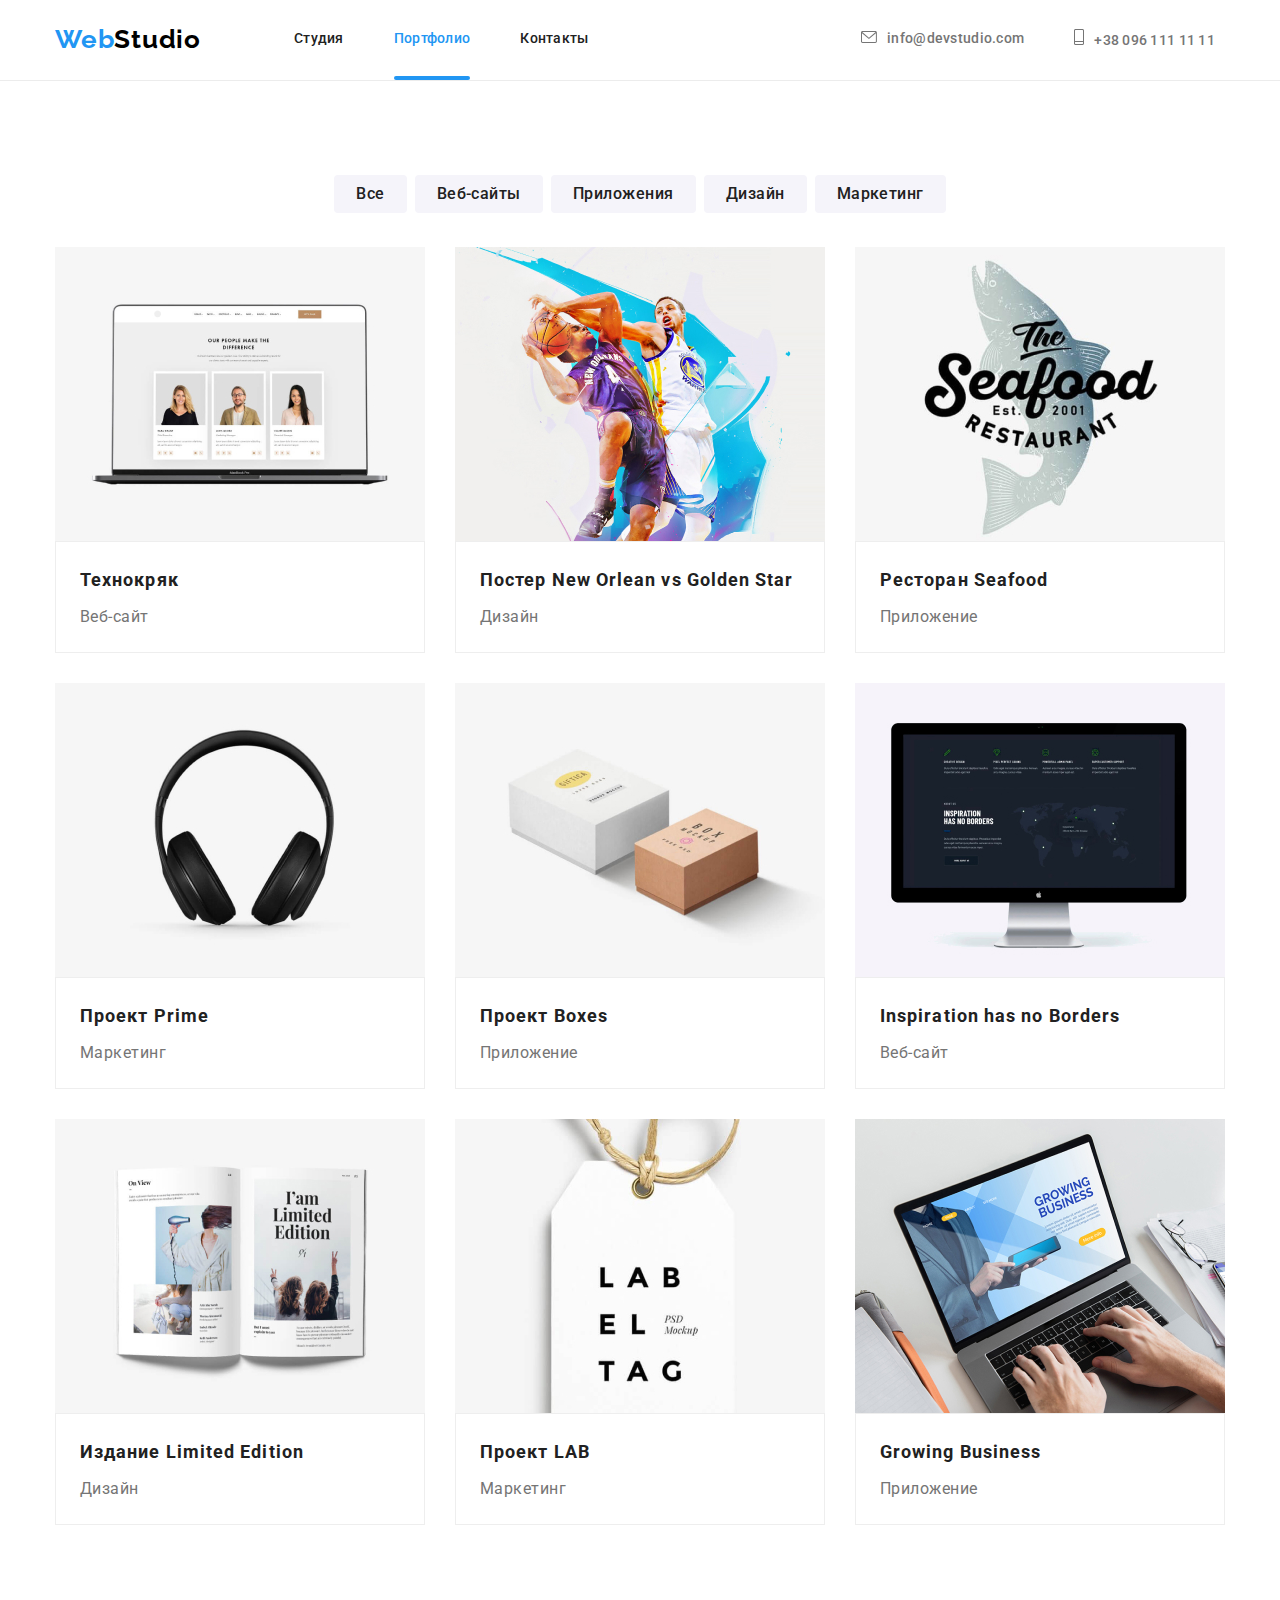
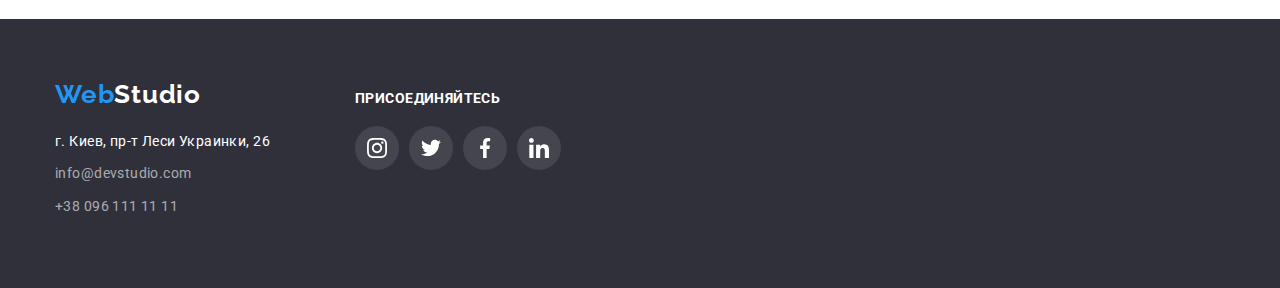
==== commit 3117e64b: "5th draft" ====
--- a/portfolio.html
+++ b/portfolio.html
@@ -287,18 +287,6 @@
                         </li>
                     </ul>
                 </div>
-                <div class="subscribe">
-                    <p class="subscribe-to-us">Подпишитесь на рассылку</p>
-
-                    <form>
-                        <input class="subscr-mail" type="email" name="e-mail" placeholder="E-mail" />
-                        <button class="subscr-btn" type="submit">
-                            Подписаться<svg class="subscr-btn-arrow-svg">
-                                <use href="./images/sprite.svg#icon-send-1"></use>
-                            </svg>
-                        </button>
-                    </form>
-                </div>
             </div>
         </footer>
     </body>
--- a/css/styles.css
+++ b/css/styles.css
@@ -280,7 +280,7 @@
     width: 528px;
     height: 581px;
     background-color: var(--white);
-    padding: 80px 40px;
+    padding: 40px;
     transition: 250ms cubic-bezier(0.4, 0, 0.2, 1);
     box-shadow: 0px 1px 3px rgba(0, 0, 0, 0.12), 0px 1px 1px rgba(0, 0, 0, 0.14), 0px 2px 1px rgba(0, 0, 0, 0.2);
     border-radius: 4px;
@@ -311,6 +311,107 @@
 
 .btn-close:hover .close-btn-svg {
     fill: var(--hover-button-color);
+}
+
+.service-header {
+    margin: 0 auto;
+    margin-bottom: 12px;
+    font-weight: bold;
+    font-size: 20px;
+    line-height: 23px;
+    text-align: center;
+    letter-spacing: 0.03em;
+    color: var(--main-text-color);
+}
+
+.field {
+    margin-top: 4px;
+    width: 100%;
+    line-height: 40px;
+    padding-top: 0;
+    padding-bottom: 0;
+    padding-left: 40px;
+    margin-bottom: 10px;
+    border: 1px solid rgba(33, 33, 33, 0.2);
+    border-radius: 4px;
+    cursor: pointer;
+    transition: 250ms cubic-bezier(0.4, 0, 0.2, 1);
+}
+
+.field-label {
+    font-weight: normal;
+    font-size: 12px;
+    line-height: 1.16;
+    letter-spacing: 0.01em;
+    color: var(--secondary-color);
+}
+
+.form-field {
+    position: relative;
+}
+
+.service-order-svg {
+    position: absolute;
+    left: 14px;
+    transform: translateY(35px);
+    display: inline-block;
+    width: 18px;
+    height: 18px;
+    fill: var(--main-text-color);
+    transition: 250ms cubic-bezier(0.4, 0, 0.2, 1);
+}
+
+.field:hover,
+.field-focus {
+    border: 1px solid var(--hover-button-color);
+    border-radius: 4px;
+}
+
+.field:hover .service-order-svg,
+.field:focus .service-order-svg {
+    fill: var(--hover-button-color);
+}
+textarea {
+    padding: 0;
+    padding-left: 16px;
+    padding-right: 16px;
+    padding-top: 12px;
+    margin-top: 4px;
+    resize: none;
+    width: 448px;
+    height: 120px;
+    font-weight: normal;
+    font-size: 14px;
+    line-height: 1.14;
+    letter-spacing: 0.01em;
+    color: rgba(117, 117, 117, 0.5);
+    border: 1px solid rgba(33, 33, 33, 0.2);
+    border-radius: 4px;
+}
+.service-order-btn {
+    padding-top: 10px;
+    padding-bottom: 10px;
+    padding-left: 56px;
+    position: relative;
+    display: inline-flex;
+    height: 50px;
+    min-width: 200px;
+    margin: 0 auto;
+
+    font-weight: bold;
+    font-size: 16px;
+    line-height: 1.87;
+    align-items: center;
+    text-align: center;
+    letter-spacing: 0.06em;
+
+    color: var(--white);
+    background: var(--hover-button-color);
+    border: 0;
+    border-radius: 4px;
+    box-shadow: 0px 4px 4px rgba(0, 0, 0, 0.15);
+    cursor: pointer;
+    transition: 250ms cubic-bezier(0.4, 0, 0.2, 1);
 }
 
 .description {
@@ -903,9 +1004,9 @@
 .subscr-btn-arrow-svg {
     position: absolute;
     top: 13px;
-    left: 10px;
-
+    right: 28px;
     height: 24px;
+    width: 24px;
     fill: var(--white);
     transition: 250ms cubic-bezier(0.4, 0, 0.2, 1);
 }
